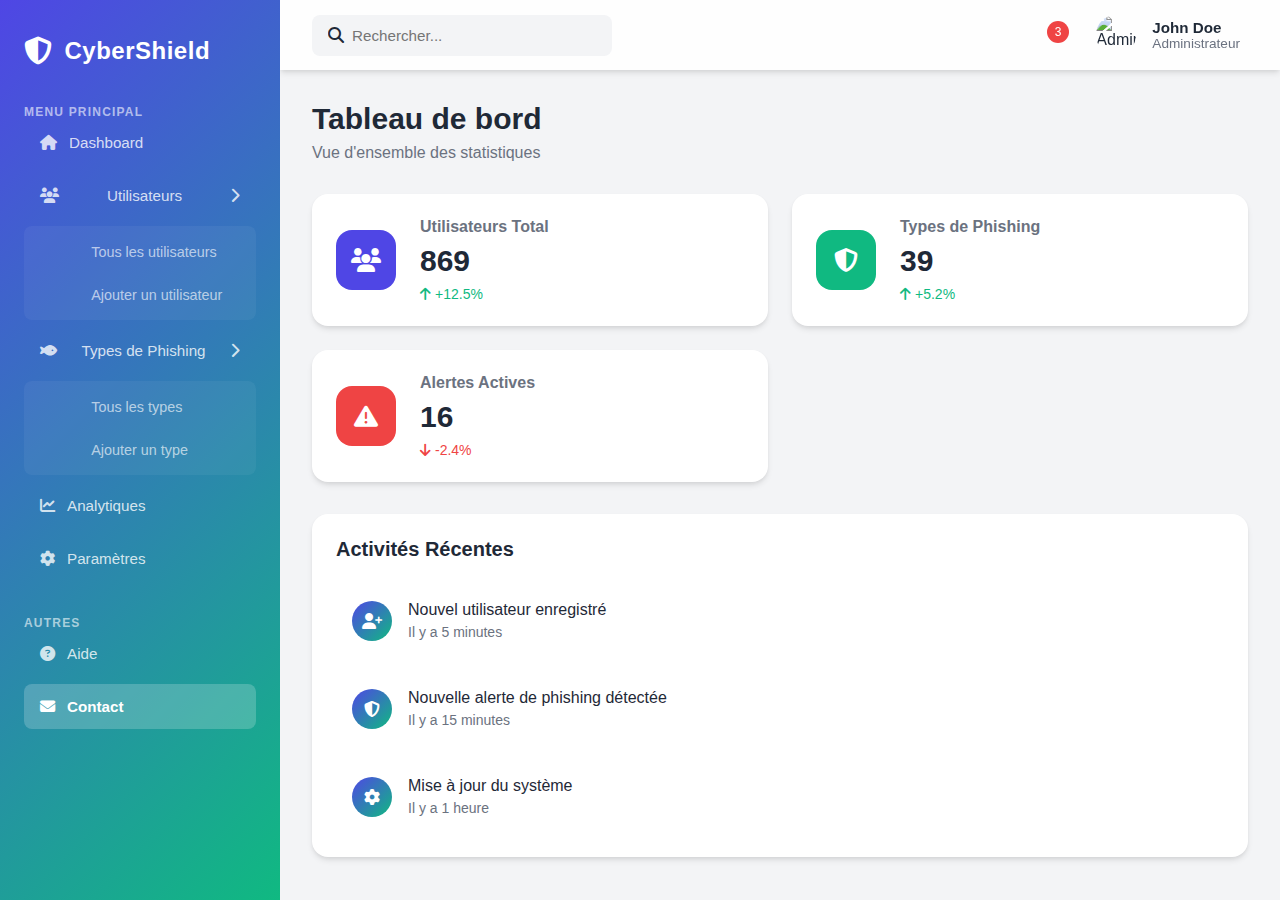
==== admin/index.html @ ecdf473f "Mise à jour des fichiers" ====
<!DOCTYPE html>
<html lang="fr">
<head>
    <meta charset="UTF-8">
    <meta name="viewport" content="width=device-width, initial-scale=1.0">
    <title>CyberShield - Dashboard</title>
    <link rel="stylesheet" href="https://cdnjs.cloudflare.com/ajax/libs/font-awesome/6.4.0/css/all.min.css">
    <link rel="stylesheet" href="style.css">
</head>
<body>
    <div class="dashboard-container">
        <!-- Sidebar -->
        <aside class="sidebar">
            <div class="sidebar-header">
                <div class="logo">
                    <i class="fas fa-shield-alt"></i>
                    <span>CyberShield</span>
                </div>
                <button class="menu-toggle" id="menuToggle">
                    <i class="fas fa-bars"></i>
                </button>
            </div>
            
            <nav class="sidebar-nav">
                <div class="nav-section">
                    <span class="nav-section-title">MENU PRINCIPAL</span>
                    <ul>
                        <li class="active">
                            <a href="#dashboard">
                                <i class="fas fa-home"></i>
                                <span>Dashboard</span>
                            </a>
                        </li>
                        <li class="nav-item-dropdown">
                            <a href="#users">
                                <i class="fas fa-users"></i>
                                <span>Utilisateurs</span>
                                <i class="fas fa-chevron-right"></i>
                            </a>
                            <ul class="submenu">
                                <li><a href="#all-users">Tous les utilisateurs</a></li>
                                <li><a href="#add-user">Ajouter un utilisateur</a></li>
                            </ul>
                        </li>
                        <li class="nav-item-dropdown">
                            <a href="#phishing">
                                <i class="fas fa-fish"></i>
                                <span>Types de Phishing</span>
                                <i class="fas fa-chevron-right"></i>
                            </a>
                            <ul class="submenu">
                                <li><a href="#all-types">Tous les types</a></li>
                                <li><a href="#add-type">Ajouter un type</a></li>
                            </ul>
                        </li>
                        <li>
                            <a href="#analytics">
                                <i class="fas fa-chart-line"></i>
                                <span>Analytiques</span>
                            </a>
                        </li>
                        <li>
                            <a href="#settings">
                                <i class="fas fa-cog"></i>
                                <span>Paramètres</span>
                            </a>
                        </li>
                    </ul>
                </div>

                <div class="nav-section">
                    <span class="nav-section-title">AUTRES</span>
                    <ul>
                        <li>
                            <a href="#help">
                                <i class="fas fa-question-circle"></i>
                                <span>Aide</span>
                            </a>
                        </li>
                        <li>
                            <a href="#contact">
                                <i class="fas fa-envelope"></i>
                                <span>Contact</span>
                            </a>
                        </li>
                    </ul>
                </div>
            </nav>
        </aside>

        <!-- Main Content -->
        <main class="main-content">
            <header class="top-header">
                <div class="search-bar">
                    <i class="fas fa-search"></i>
                    <input type="text" placeholder="Rechercher...">
                </div>
                
                <div class="header-right">
                    <div class="notifications">
                        <i class="fas fa-bell"></i>
                        <span class="badge">3</span>
                    </div>
                    <div class="admin-profile">
                        <img src="https://ui-avatars.com/api/?name=John+Doe" alt="Admin" class="admin-avatar">
                        <div class="admin-info">
                            <span class="admin-name">John Doe</span>
                            <span class="admin-role">Administrateur</span>
                        </div>
                        <div class="profile-dropdown">
                            <ul>
                                <li><a href="#profile"><i class="fas fa-user"></i> Mon Profil</a></li>
                                <li><a href="#settings"><i class="fas fa-cog"></i> Paramètres</a></li>
                                <li><hr class="dropdown-divider"></li>
                                <li><a href="#logout" class="logout"><i class="fas fa-sign-out-alt"></i> Déconnexion</a></li>
                            </ul>
                        </div>
                    </div>
                </div>
            </header>

            <div class="dashboard-content">
                <div class="page-header">
                    <h1>Tableau de bord</h1>
                    <p>Vue d'ensemble des statistiques</p>
                </div>

                <div class="stats-grid">
                    <div class="stat-card">
                        <div class="stat-icon" style="background: var(--primary)">
                            <i class="fas fa-users"></i>
                        </div>
                        <div class="stat-details">
                            <h3>Utilisateurs Total</h3>
                            <p class="stat-number">1,234</p>
                            <span class="stat-growth positive">
                                <i class="fas fa-arrow-up"></i> +12.5%
                            </span>
                        </div>
                    </div>

                    <div class="stat-card">
                        <div class="stat-icon" style="background: var(--secondary)">
                            <i class="fas fa-shield-alt"></i>
                        </div>
                        <div class="stat-details">
                            <h3>Types de Phishing</h3>
                            <p class="stat-number">56</p>
                            <span class="stat-growth positive">
                                <i class="fas fa-arrow-up"></i> +5.2%
                            </span>
                        </div>
                    </div>

                    <div class="stat-card">
                        <div class="stat-icon" style="background: var(--danger)">
                            <i class="fas fa-exclamation-triangle"></i>
                        </div>
                        <div class="stat-details">
                            <h3>Alertes Actives</h3>
                            <p class="stat-number">23</p>
                            <span class="stat-growth negative">
                                <i class="fas fa-arrow-down"></i> -2.4%
                            </span>
                        </div>
                    </div>
                </div>

                <!-- Recent Activity Section -->
                <div class="recent-activity">
                    <h2>Activités Récentes</h2>
                    <div class="activity-list">
                        <div class="activity-item">
                            <div class="activity-icon">
                                <i class="fas fa-user-plus"></i>
                            </div>
                            <div class="activity-details">
                                <p>Nouvel utilisateur enregistré</p>
                                <span>Il y a 5 minutes</span>
                            </div>
                        </div>
                        <div class="activity-item">
                            <div class="activity-icon">
                                <i class="fas fa-shield-alt"></i>
                            </div>
                            <div class="activity-details">
                                <p>Nouvelle alerte de phishing détectée</p>
                                <span>Il y a 15 minutes</span>
                            </div>
                        </div>
                        <div class="activity-item">
                            <div class="activity-icon">
                                <i class="fas fa-cog"></i>
                            </div>
                            <div class="activity-details">
                                <p>Mise à jour du système</p>
                                <span>Il y a 1 heure</span>
                            </div>
                        </div>
                    </div>
                </div>
            </div>
        </main>
    </div>
    <script src="main.js"></script>
</body>
</html>
---- admin/style.css ----
:root {
    --primary: #4F46E5;
    --secondary: #10B981;
    --dark: #1F2937;
    --light: #F9FAFB;
    --danger: #EF4444;
    --gradient: linear-gradient(135deg, #4F46E5 0%, #10B981 100%);
    --sidebar-width: 280px;
    --header-height: 70px;
    --transition: all 0.3s ease;
    --card-shadow: 0 4px 6px -1px rgba(0, 0, 0, 0.1), 0 2px 4px -1px rgba(0, 0, 0, 0.06);
}

* {
    margin: 0;
    padding: 0;
    box-sizing: border-box;
}

body {
    font-family: 'Inter', sans-serif;
    background-color: #f3f4f6;
    color: var(--dark);
}

/* Dashboard Container */
.dashboard-container {
    display: flex;
    min-height: 100vh;
}

/* Sidebar Styles */
.sidebar {
    width: var(--sidebar-width);
    background: var(--gradient);
    color: white;
    transition: var(--transition);
    position: fixed;
    height: 100vh;
    z-index: 1000;
    padding-top: 1rem;
}

.sidebar-header {
    padding: 0 1.5rem;
    height: var(--header-height);
    display: flex;
    align-items: center;
    justify-content: space-between;
    margin-bottom: 1rem;
}

.logo {
    display: flex;
    align-items: center;
    gap: 0.75rem;
    font-size: 1.5rem;
    font-weight: 600;
    letter-spacing: 0.5px;
}

.logo i {
    font-size: 1.75rem;
}

.menu-toggle {
    display: none;
    background: none;
    border: none;
    color: white;
    cursor: pointer;
    font-size: 1.25rem;
}

/* Navigation Sections */
.nav-section {
    padding: 0 1.5rem;
    margin-bottom: 2rem;
}

.nav-section-title {
    font-size: 0.75rem;
    font-weight: 600;
    color: rgba(255, 255, 255, 0.6);
    margin-bottom: 1rem;
    letter-spacing: 0.1em;
}

.sidebar-nav ul {
    list-style: none;
}

.sidebar-nav li {
    margin-bottom: 0.5rem;
}

.sidebar-nav li a {
    display: flex;
    align-items: center;
    padding: 0.875rem 1rem;
    color: rgba(255, 255, 255, 0.8);
    text-decoration: none;
    border-radius: 8px;
    transition: var(--transition);
    font-size: 0.95rem;
    gap: 0.75rem;
}

.sidebar-nav li a:hover {
    background: rgba(255, 255, 255, 0.15);
    color: white;
    transform: translateX(5px);
}

.sidebar-nav li.active > a {
    background: rgba(255, 255, 255, 0.2);
    color: white;
    font-weight: 600;
}

/* Dropdown Styles */
.nav-item-dropdown > a {
    justify-content: space-between;
}

.submenu {
    max-height: 0;
    overflow: hidden;
    transition: max-height 0.3s ease-out;
    margin: 0.5rem 0;
    padding-left: 3.2rem !important;
    background: rgba(255, 255, 255, 0.05);
    border-radius: 8px;
}

.nav-item-dropdown.active .submenu {
    max-height: 500px;
}

.submenu li {
    margin: 0.5rem 0;
}

.submenu a {
    padding: 0.6rem 1rem !important;
    font-size: 0.9rem !important;
    opacity: 0.8;
}

/* Main Content */
.main-content {
    flex: 1;
    margin-left: var(--sidebar-width);
    transition: var(--transition);
}

/* Header Styles */
.top-header {
    height: var(--header-height);
    background: rgba(255, 255, 255, 0.9);
    backdrop-filter: blur(10px);
    padding: 0 2rem;
    display: flex;
    align-items: center;
    justify-content: space-between;
    box-shadow: var(--card-shadow);
    position: sticky;
    top: 0;
    z-index: 100;
}

.search-bar {
    display: flex;
    align-items: center;
    background: #f3f4f6;
    padding: 0.5rem 1rem;
    border-radius: 8px;
    width: 300px;
    transition: var(--transition);
}

.search-bar:focus-within {
    box-shadow: 0 0 0 2px var(--primary);
}

.search-bar input {
    border: none;
    background: none;
    padding: 0.25rem 0.5rem;
    width: 100%;
    outline: none;
    font-size: 0.95rem;
}

.header-right {
    display: flex;
    align-items: center;
    gap: 1.5rem;
}

/* Notifications */
.notifications {
    position: relative;
    cursor: pointer;
}

.badge {
    position: absolute;
    top: -5px;
    right: -5px;
    background: var(--danger);
    color: white;
    font-size: 0.75rem;
    padding: 0.25rem 0.5rem;
    border-radius: 999px;
    min-width: 20px;
    text-align: center;
}

/* Admin Profile */
.admin-profile {
    display: flex;
    align-items: center;
    gap: 1rem;
    cursor: pointer;
    padding: 0.5rem;
    border-radius: 8px;
    transition: var(--transition);
    position: relative;
}

.admin-profile:hover {
    background: rgba(0, 0, 0, 0.05);
}

.admin-avatar {
    width: 40px;
    height: 40px;
    border-radius: 50%;
    object-fit: cover;
}

.admin-info {
    display: flex;
    flex-direction: column;
}

.admin-name {
    font-weight: 600;
    font-size: 0.95rem;
}

.admin-role {
    font-size: 0.85rem;
    color: #6b7280;
}

/* Profile Dropdown */
.profile-dropdown {
    position: absolute;
    top: 100%;
    right: 0;
    background: white;
    border-radius: 8px;
    box-shadow: var(--card-shadow);
    min-width: 220px;
    margin-top: 0.5rem;
    opacity: 0;
    visibility: hidden;
    transform: translateY(10px);
    transition: var(--transition);
}

.profile-dropdown.show {
    opacity: 1;
    visibility: visible;
    transform: translateY(0);
}

.profile-dropdown ul {
    list-style: none;
    padding: 0.5rem;
}

.profile-dropdown li a {
    display: flex;
    align-items: center;
    padding: 0.75rem 1rem;
    color: var(--dark);
    text-decoration: none;
    border-radius: 6px;
    transition: var(--transition);
    gap: 0.75rem;
}

.profile-dropdown li a:hover {
    background: #f3f4f6;
}

.profile-dropdown .logout {
    color: var(--danger);
}

.dropdown-divider {
    border: none;
    border-top: 1px solid #e5e7eb;
    margin: 0.5rem 0;
}

/* Dashboard Content */
.dashboard-content {
    padding: 2rem;
}

.page-header {
    margin-bottom: 2rem;
}

.page-header h1 {
    font-size: 1.875rem;
    font-weight: 600;
    margin-bottom: 0.5rem;
}

.page-header p {
    color: #6b7280;
}

/* Stats Grid */
.stats-grid {
    display: grid;
    grid-template-columns: repeat(auto-fit, minmax(300px, 1fr));
    gap: 1.5rem;
    margin-bottom: 2rem;
}

.stat-card {
    background: white;
    border-radius: 1rem;
    padding: 1.5rem;
    display: flex;
    align-items: center;
    gap: 1.5rem;
    box-shadow: var(--card-shadow);
    transition: var(--transition);
    position: relative;
    overflow: hidden;
}

.stat-card:hover {
    transform: translateY(-5px);
    box-shadow: 0 10px 20px rgba(0, 0, 0, 0.1);
}

.stat-icon {
    width: 60px;
    height: 60px;
    border-radius: 1rem;
    display: flex;
    align-items: center;
    justify-content: center;
    color: white;
    font-size: 1.5rem;
    transition: var(--transition);
}

.stat-card:hover .stat-icon {
    transform: scale(1.1);
}

.stat-details h3 {
    font-size: 1rem;
    color: #6b7280;
    margin-bottom: 0.5rem;
}

.stat-number {
    font-size: 1.875rem;
    font-weight: 600;
    margin-bottom: 0.5rem;
}

.stat-growth {
    font-size: 0.875rem;
    display: flex;
    align-items: center;
    gap: 0.25rem;
}

.stat-growth.positive {
    color: var(--secondary);
}

.stat-growth.negative {
    color: var(--danger);
}

/* Recent Activity */
.recent-activity {
    background: white;
    border-radius: 1rem;
    padding: 1.5rem;
    box-shadow: var(--card-shadow);
}

.recent-activity h2 {
    font-size: 1.25rem;
    margin-bottom: 1.5rem;
}

.activity-list {
    display: flex;
    flex-direction: column;
    gap: 1rem;
}

.activity-item {
    display: flex;
    align-items: center;
    gap: 1rem;
    padding: 1rem;
    border-radius: 0.5rem;
    transition: var(--transition);
}

.activity-item:hover {
    background: #f3f4f6;
}

.activity-icon {
    width: 40px;
    height: 40px;
    border-radius: 50%;
    background: var(--gradient);
    display: flex;
    align-items: center;
    justify-content: center;
    color: white;
}

.activity-details p {
    font-weight: 500;
    margin-bottom: 0.25rem;
}

.activity-details span {
    font-size: 0.875rem;
    color: #6b7280;
}

/* Responsive Design */
@media (max-width: 1024px) {
    .sidebar {
        transform: translateX(-100%);
    }

    .sidebar.active {
        transform: translateX(0);
    }

    .main-content {
        margin-left: 0;
    }

    .menu-toggle {
        display: block;
    }
}

@media (max-width: 768px) {
    .stats-grid {
        grid-template-columns: 1fr;
    }

    .search-bar {
        display: none;
    }

    .admin-info {
        display: none;
    }

    .dashboard-content {
        padding: 1rem;
    }
}
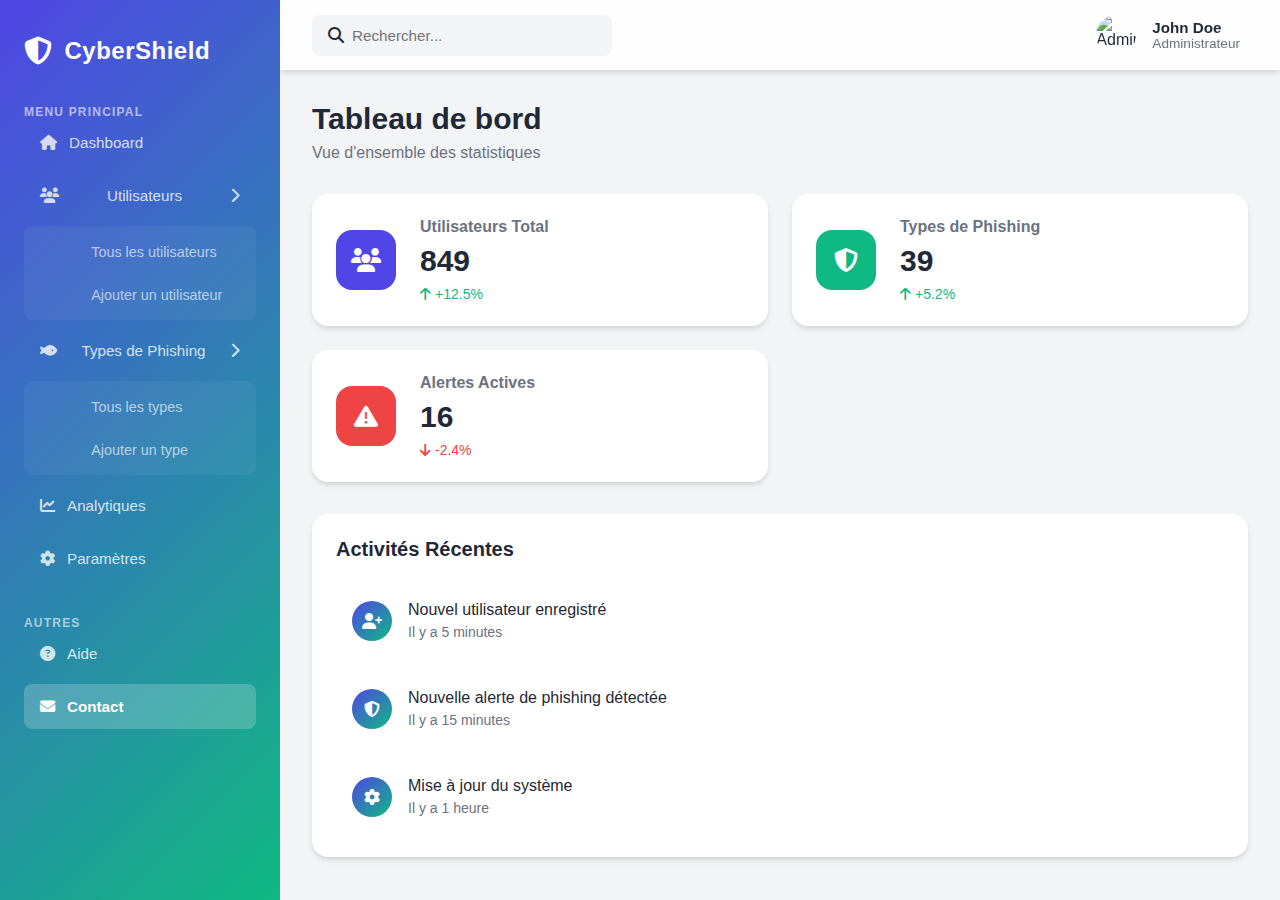
==== commit 294288b2: "Mise à jour des fichiers 2" ====
--- a/admin/index.html
+++ b/admin/index.html
@@ -97,10 +97,6 @@
                 </div>
                 
                 <div class="header-right">
-                    <div class="notifications">
-                        <i class="fas fa-bell"></i>
-                        <span class="badge">3</span>
-                    </div>
                     <div class="admin-profile">
                         <img src="https://ui-avatars.com/api/?name=John+Doe" alt="Admin" class="admin-avatar">
                         <div class="admin-info">
